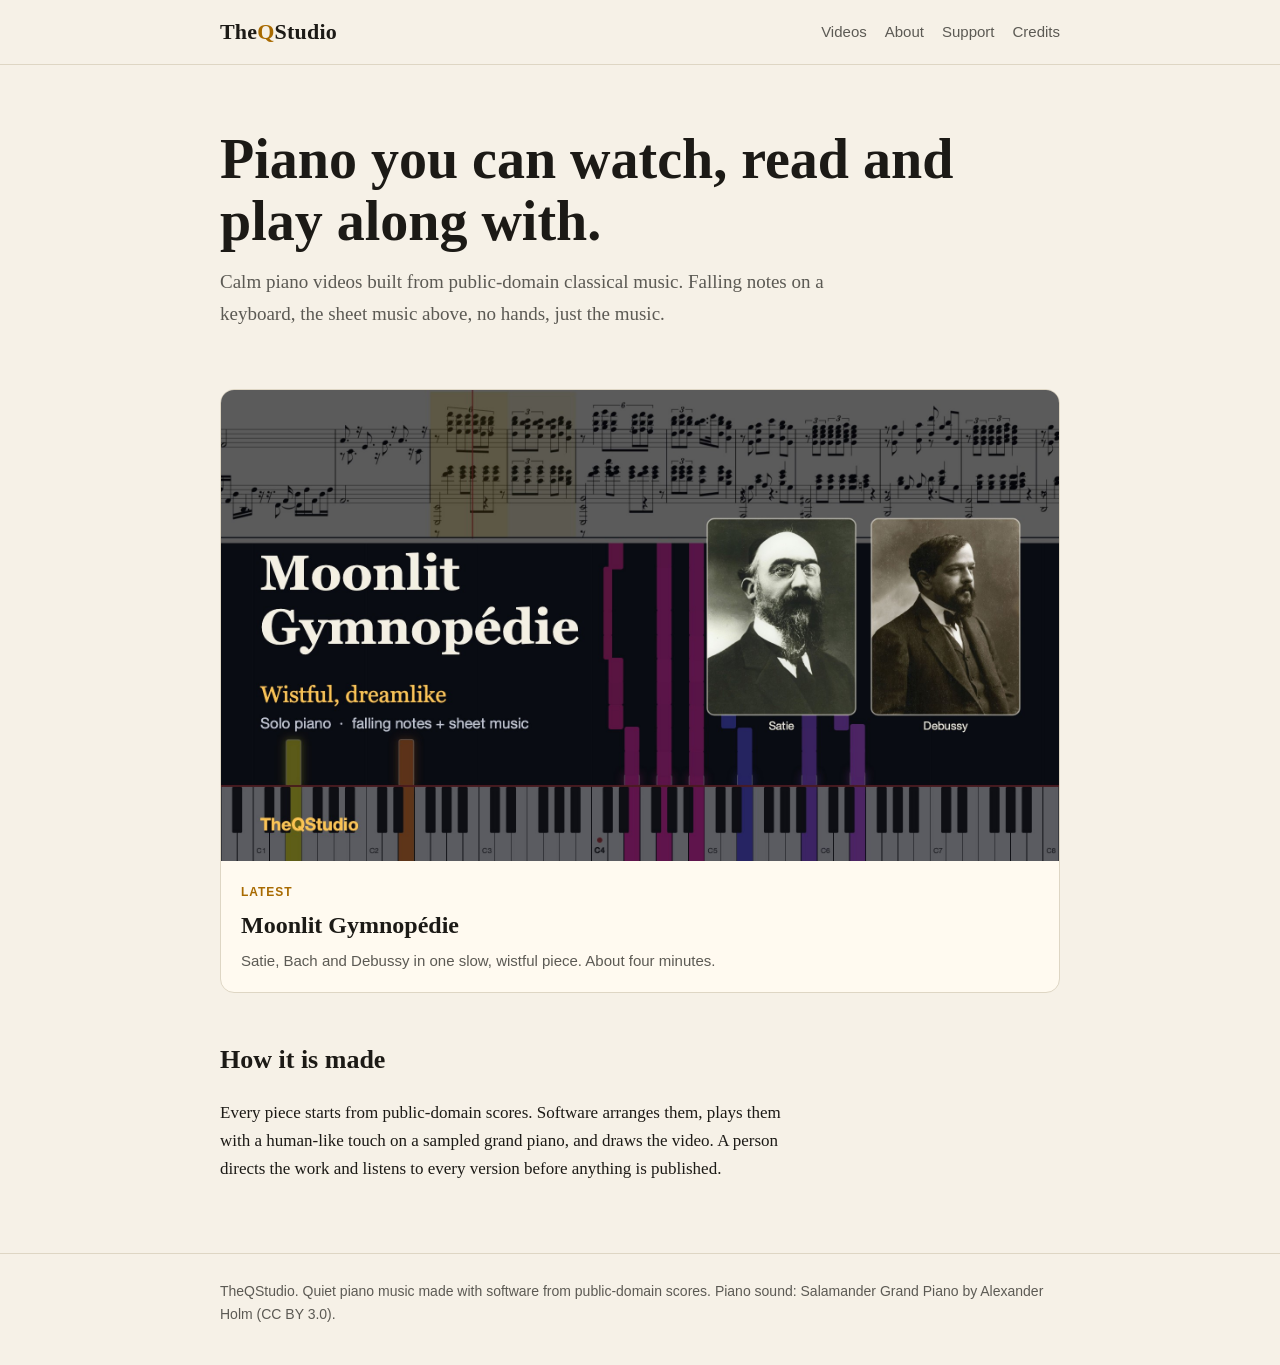
==== index.html @ 4e8011fa "Initial site" ====
<!doctype html>
<html lang="en"><head><meta charset="utf-8"><meta name="viewport" content="width=device-width,initial-scale=1">
<title>TheQStudio | Piano with falling notes and sheet music</title><meta name="description" content="Quiet piano music videos: public-domain classical pieces arranged and played by software, with falling notes and sheet music.">
<meta name="robots" content="index,follow"><meta name="referrer" content="no-referrer">
<link rel="stylesheet" href="style.css"></head><body>
<header><div class="wrap"><a class="brand" href="index.html">The<b>Q</b>Studio</a>
<nav><a href="index.html#videos">Videos</a><a href="about.html">About</a><a href="support.html">Support</a><a href="credits.html">Credits</a></nav></div></header>
<main class="wrap">
<section class="hero"><h1>Piano you can watch, read and play along with.</h1>
<p>Calm piano videos built from public-domain classical music. Falling notes on a keyboard, the sheet music above, no hands, just the music.</p></section>
<section id="videos"><a class="card" href="videos/moonlit-gymnopedie.html"><img src="assets/moonlit-gymnopedie.jpg" alt="Moonlit Gymnopédie: portraits of Satie and Debussy over falling piano notes">
<div><span class="tag">Latest</span><h2>Moonlit Gymnopédie</h2><p>Satie, Bach and Debussy in one slow, wistful piece. About four minutes.</p></div></a></section>
<h2 class="s">How it is made</h2>
<p>Every piece starts from public-domain scores. Software arranges them, plays them with a human-like touch on a sampled grand piano, and draws the video. A person directs the work and listens to every version before anything is published.</p>
</main><footer><div class="wrap">TheQStudio. Quiet piano music made with software from public-domain scores. Piano sound: Salamander Grand Piano by Alexander Holm (CC BY 3.0).</div></footer></body></html>
---- style.css ----
:root{--bg:#0b0e14;--panel:#121722;--ink:#f3eee2;--muted:#aab0c0;--gold:#ffc450;--line:#232a3a}
@media (prefers-color-scheme:light){:root{--bg:#f6f1e7;--panel:#fffaf0;--ink:#1c1a16;--muted:#5c5a54;--gold:#a86a00;--line:#ded6c4}}
*{box-sizing:border-box}html{scroll-behavior:smooth}
body{margin:0;background:var(--bg);color:var(--ink);font:17px/1.65 Georgia,"Times New Roman",serif}
a{color:var(--gold)}a:hover{text-decoration-thickness:2px}
.wrap{max-width:880px;margin:0 auto;padding:0 20px}
header{border-bottom:1px solid var(--line)}
header .wrap{display:flex;align-items:center;justify-content:space-between;gap:16px;padding-top:18px;padding-bottom:18px;flex-wrap:wrap}
.brand{font:700 22px/1 Georgia,serif;color:var(--ink);text-decoration:none;letter-spacing:.2px}.brand b{color:var(--gold)}
nav a{font:15px -apple-system,"Helvetica Neue",Arial,sans-serif;color:var(--muted);text-decoration:none;margin-left:18px}nav a:hover{color:var(--gold)}
.hero{padding:64px 0 30px}.hero h1{font-size:clamp(34px,6vw,56px);line-height:1.1;margin:0 0 14px}
.hero p{color:var(--muted);font-size:19px;max-width:640px;margin:0}
.card{display:block;background:var(--panel);border:1px solid var(--line);border-radius:14px;overflow:hidden;text-decoration:none;color:inherit;margin:30px 0}
.card img{width:100%;display:block;aspect-ratio:16/9;object-fit:cover}
.card div{padding:16px 20px 20px}.card h2{margin:0 0 4px;font-size:24px}.card p{margin:0;color:var(--muted);font:15px/1.5 -apple-system,"Helvetica Neue",Arial,sans-serif}
.tag{display:inline-block;font:600 12px/1 -apple-system,Arial,sans-serif;letter-spacing:.08em;text-transform:uppercase;color:var(--gold);margin-bottom:8px}
h2.s{font-size:26px;margin:46px 0 10px}p,li{max-width:70ch}
ul.plain{padding-left:20px}.muted{color:var(--muted)}
.chapters{font:15px/1.9 ui-monospace,Menlo,monospace;background:var(--panel);border:1px solid var(--line);border-radius:10px;padding:14px 18px;margin:12px 0}
.video{position:relative;aspect-ratio:16/9;background:var(--panel);border:1px solid var(--line);border-radius:14px;display:grid;place-items:center;text-align:center;padding:20px;color:var(--muted);font:16px -apple-system,Arial,sans-serif}
.video iframe{position:absolute;inset:0;width:100%;height:100%;border:0;border-radius:14px}
footer{border-top:1px solid var(--line);margin-top:70px;padding:26px 0 40px;color:var(--muted);font:14px/1.6 -apple-system,"Helvetica Neue",Arial,sans-serif}
.btn{display:inline-block;background:var(--gold);color:#16120a;text-decoration:none;font:700 16px -apple-system,Arial,sans-serif;padding:12px 22px;border-radius:999px}
.btn[aria-disabled=true]{opacity:.45;pointer-events:none}
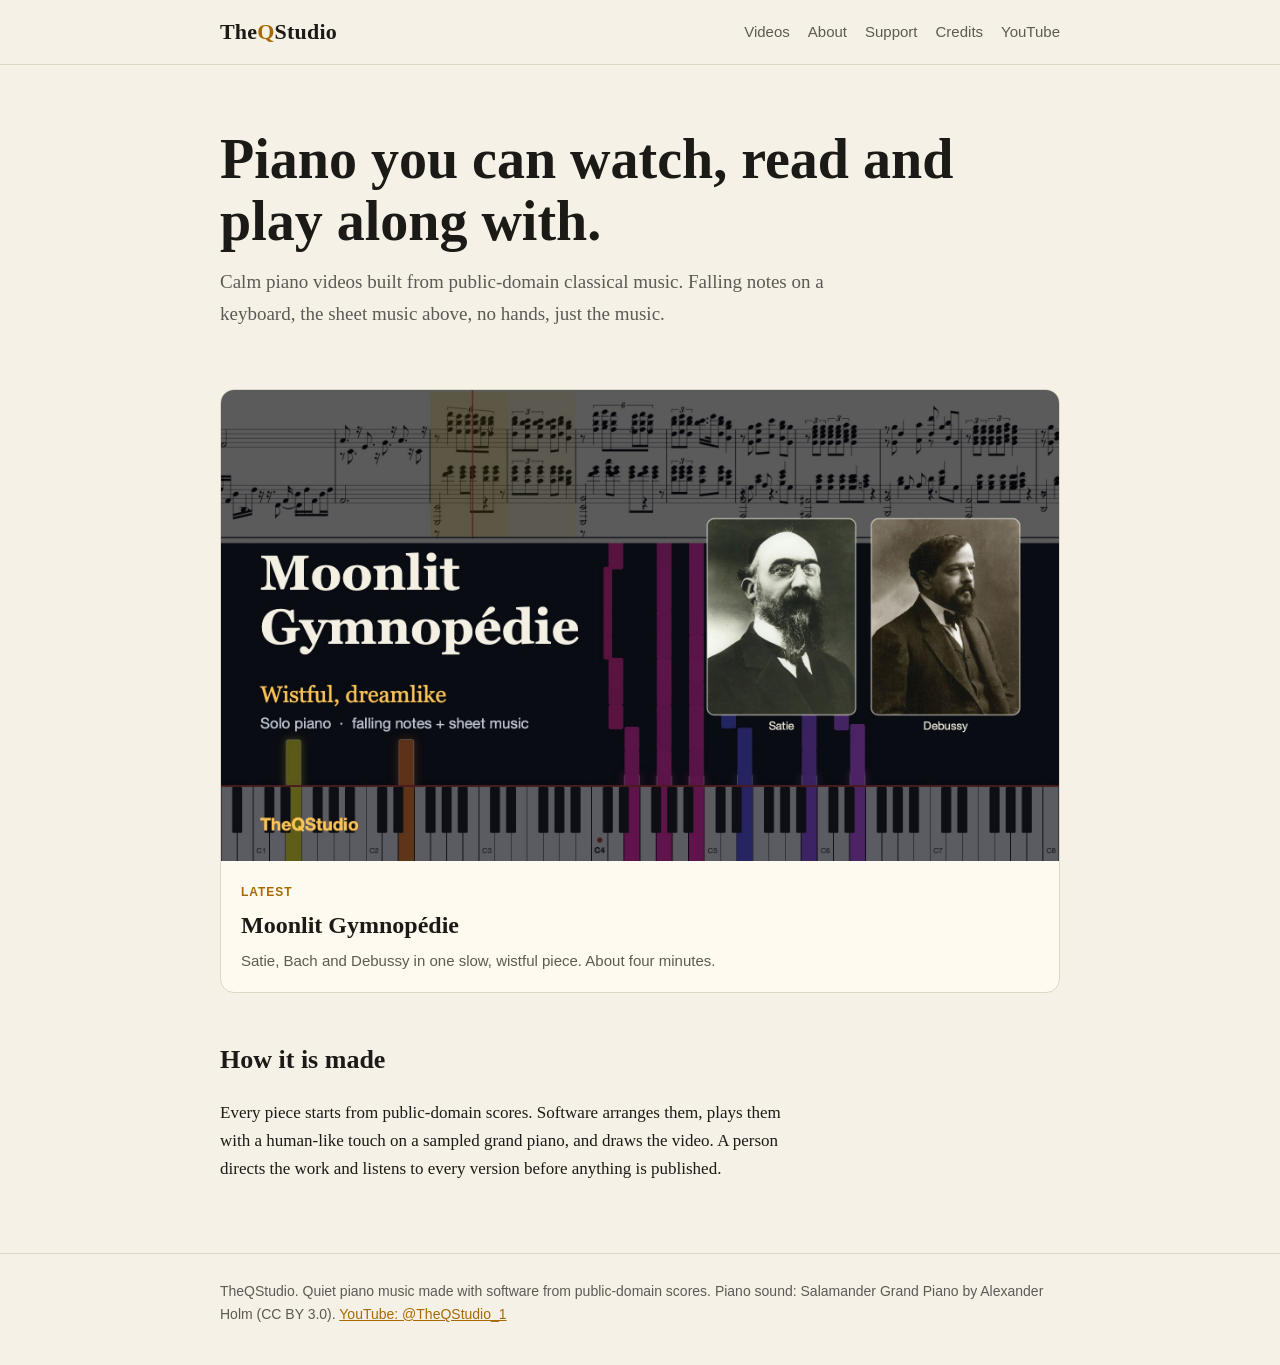
==== commit df391a14: "Add YouTube channel link" ====
--- a/index.html
+++ b/index.html
@@ -4,7 +4,7 @@
 <meta name="robots" content="index,follow"><meta name="referrer" content="no-referrer">
 <link rel="stylesheet" href="style.css"></head><body>
 <header><div class="wrap"><a class="brand" href="index.html">The<b>Q</b>Studio</a>
-<nav><a href="index.html#videos">Videos</a><a href="about.html">About</a><a href="support.html">Support</a><a href="credits.html">Credits</a></nav></div></header>
+<nav><a href="index.html#videos">Videos</a><a href="about.html">About</a><a href="support.html">Support</a><a href="credits.html">Credits</a><a href="https://www.youtube.com/@TheQStudio_1" rel="noopener">YouTube</a></nav></div></header>
 <main class="wrap">
 <section class="hero"><h1>Piano you can watch, read and play along with.</h1>
 <p>Calm piano videos built from public-domain classical music. Falling notes on a keyboard, the sheet music above, no hands, just the music.</p></section>
@@ -12,4 +12,4 @@
 <div><span class="tag">Latest</span><h2>Moonlit Gymnopédie</h2><p>Satie, Bach and Debussy in one slow, wistful piece. About four minutes.</p></div></a></section>
 <h2 class="s">How it is made</h2>
 <p>Every piece starts from public-domain scores. Software arranges them, plays them with a human-like touch on a sampled grand piano, and draws the video. A person directs the work and listens to every version before anything is published.</p>
-</main><footer><div class="wrap">TheQStudio. Quiet piano music made with software from public-domain scores. Piano sound: Salamander Grand Piano by Alexander Holm (CC BY 3.0).</div></footer></body></html>+</main><footer><div class="wrap">TheQStudio. Quiet piano music made with software from public-domain scores. Piano sound: Salamander Grand Piano by Alexander Holm (CC BY 3.0). <a href="https://www.youtube.com/@TheQStudio_1" rel="noopener">YouTube: @TheQStudio_1</a></div></footer></body></html>
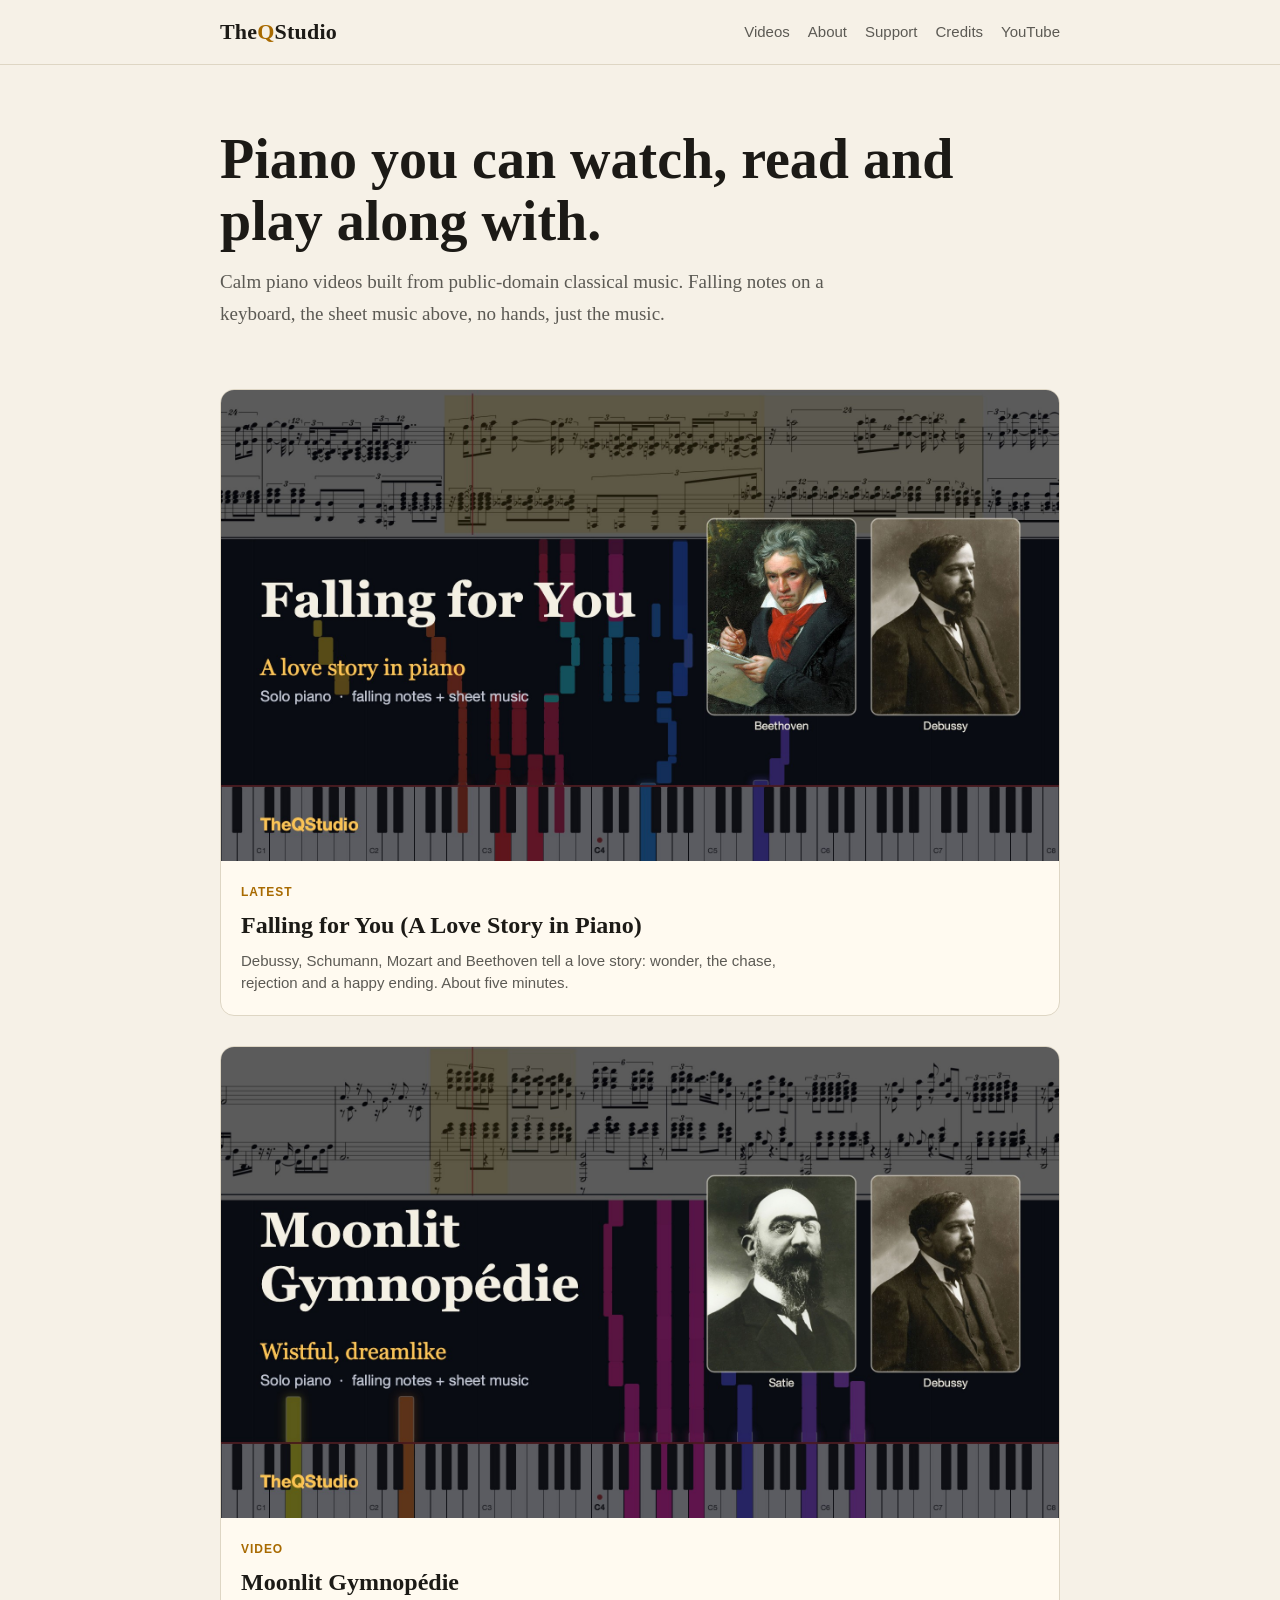
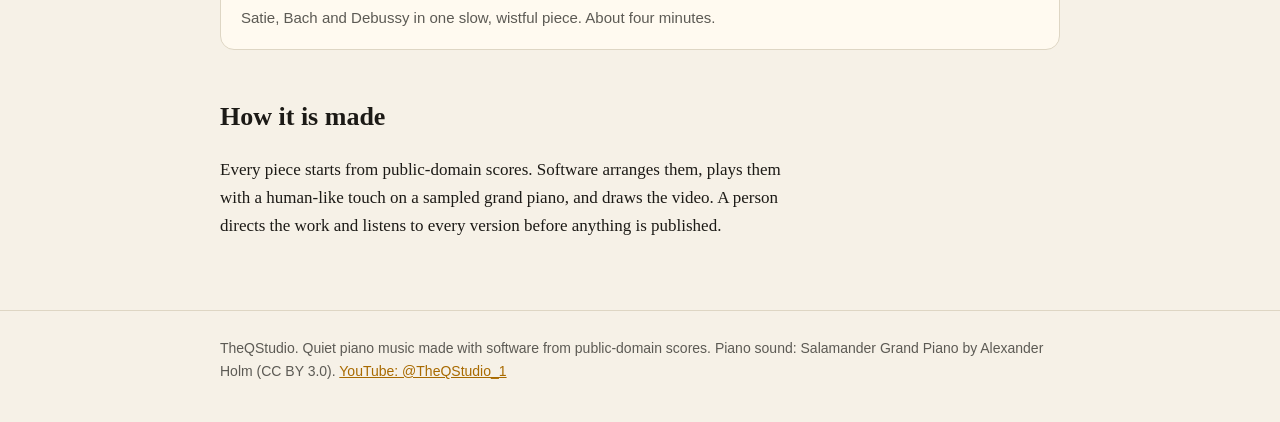
==== commit 48154567: "Add Falling for You video page" ====
--- a/index.html
+++ b/index.html
@@ -8,8 +8,10 @@
 <main class="wrap">
 <section class="hero"><h1>Piano you can watch, read and play along with.</h1>
 <p>Calm piano videos built from public-domain classical music. Falling notes on a keyboard, the sheet music above, no hands, just the music.</p></section>
-<section id="videos"><a class="card" href="videos/moonlit-gymnopedie.html"><img src="assets/moonlit-gymnopedie.jpg" alt="Moonlit Gymnopédie: portraits of Satie and Debussy over falling piano notes">
-<div><span class="tag">Latest</span><h2>Moonlit Gymnopédie</h2><p>Satie, Bach and Debussy in one slow, wistful piece. About four minutes.</p></div></a></section>
+<section id="videos"><a class="card" href="videos/falling-for-you.html"><img src="assets/falling-for-you.jpg" alt="Falling for You: a love story in piano, with falling notes over a keyboard and portraits of Beethoven and Debussy">
+<div><span class="tag">Latest</span><h2>Falling for You (A Love Story in Piano)</h2><p>Debussy, Schumann, Mozart and Beethoven tell a love story: wonder, the chase, rejection and a happy ending. About five minutes.</p></div></a>
+<a class="card" href="videos/moonlit-gymnopedie.html"><img src="assets/moonlit-gymnopedie.jpg" alt="Moonlit Gymnopédie: portraits of Satie and Debussy over falling piano notes">
+<div><span class="tag">Video</span><h2>Moonlit Gymnopédie</h2><p>Satie, Bach and Debussy in one slow, wistful piece. About four minutes.</p></div></a></section>
 <h2 class="s">How it is made</h2>
 <p>Every piece starts from public-domain scores. Software arranges them, plays them with a human-like touch on a sampled grand piano, and draws the video. A person directs the work and listens to every version before anything is published.</p>
 </main><footer><div class="wrap">TheQStudio. Quiet piano music made with software from public-domain scores. Piano sound: Salamander Grand Piano by Alexander Holm (CC BY 3.0). <a href="https://www.youtube.com/@TheQStudio_1" rel="noopener">YouTube: @TheQStudio_1</a></div></footer></body></html>
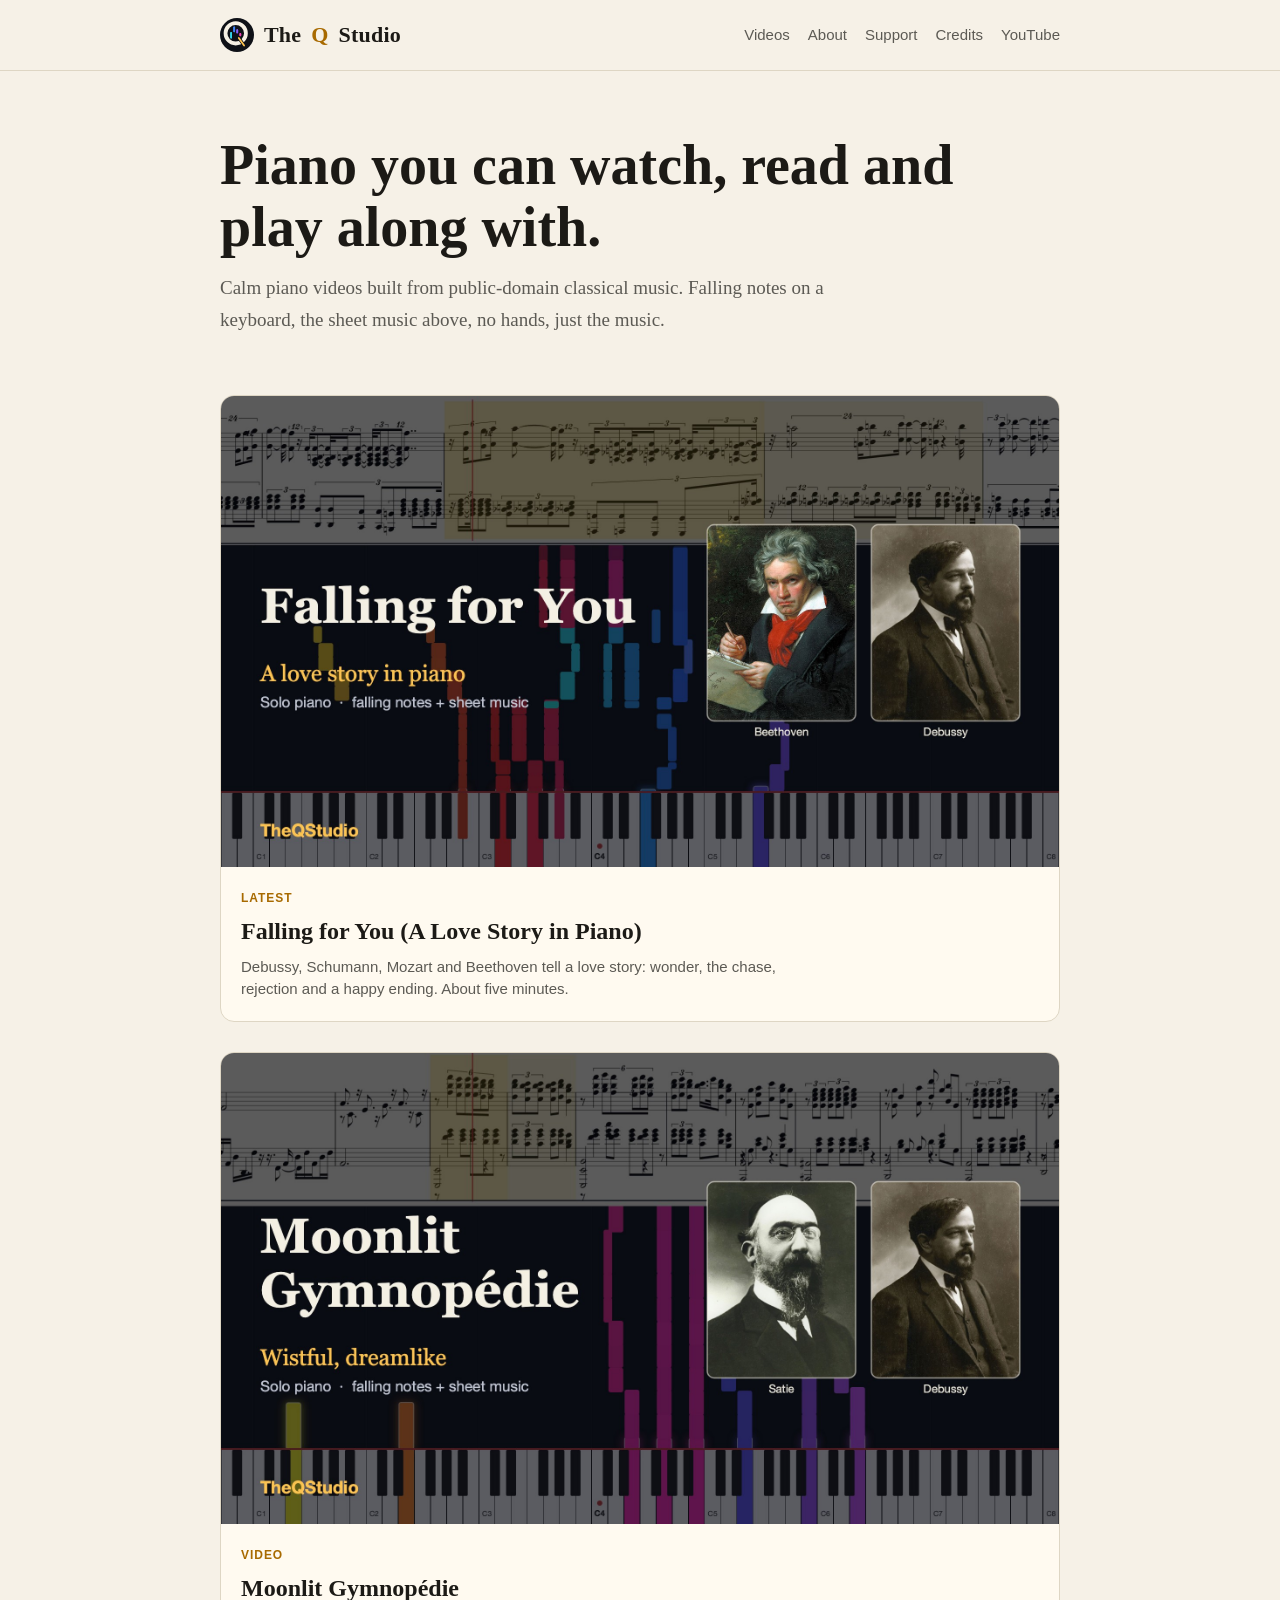
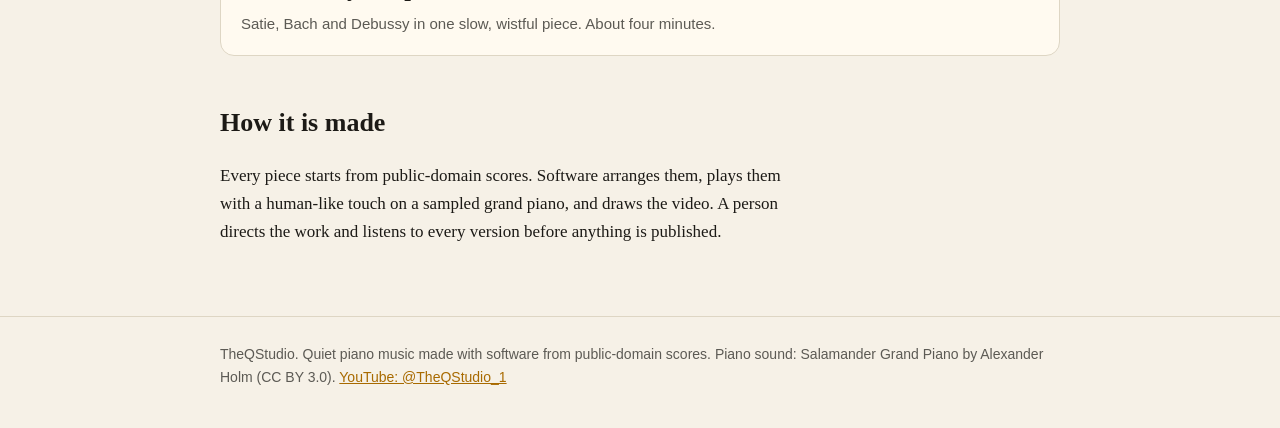
==== commit c156c955: "Add logo mark to header and favicon Co-Authored-By: Claude Sonnet 5.5 <noreply@anthropic.com>" ====
--- a/index.html
+++ b/index.html
@@ -1,9 +1,9 @@
 <!doctype html>
-<html lang="en"><head><meta charset="utf-8"><meta name="viewport" content="width=device-width,initial-scale=1">
+<html lang="en"><head><meta charset="utf-8"><meta name="viewport" content="width=device-width,initial-scale=1"><link rel="icon" type="image/svg+xml" href="assets/logo.svg"><link rel="icon" type="image/png" sizes="32x32" href="assets/favicon-32.png"><link rel="apple-touch-icon" href="assets/apple-touch-icon.png">
 <title>TheQStudio | Piano with falling notes and sheet music</title><meta name="description" content="Quiet piano music videos: public-domain classical pieces arranged and played by software, with falling notes and sheet music.">
 <meta name="robots" content="index,follow"><meta name="referrer" content="no-referrer">
 <link rel="stylesheet" href="style.css"></head><body>
-<header><div class="wrap"><a class="brand" href="index.html">The<b>Q</b>Studio</a>
+<header><div class="wrap"><a class="brand" href="index.html"><img src="assets/logo.svg" alt="" width="34" height="34">The<b>Q</b>Studio</a>
 <nav><a href="index.html#videos">Videos</a><a href="about.html">About</a><a href="support.html">Support</a><a href="credits.html">Credits</a><a href="https://www.youtube.com/@TheQStudio_1" rel="noopener">YouTube</a></nav></div></header>
 <main class="wrap">
 <section class="hero"><h1>Piano you can watch, read and play along with.</h1>
--- a/style.css
+++ b/style.css
@@ -6,7 +6,7 @@
 .wrap{max-width:880px;margin:0 auto;padding:0 20px}
 header{border-bottom:1px solid var(--line)}
 header .wrap{display:flex;align-items:center;justify-content:space-between;gap:16px;padding-top:18px;padding-bottom:18px;flex-wrap:wrap}
-.brand{font:700 22px/1 Georgia,serif;color:var(--ink);text-decoration:none;letter-spacing:.2px}.brand b{color:var(--gold)}
+.brand{display:inline-flex;align-items:center;gap:10px;font:700 22px/1 Georgia,serif;color:var(--ink);text-decoration:none;letter-spacing:.2px}.brand b{color:var(--gold)}
 nav a{font:15px -apple-system,"Helvetica Neue",Arial,sans-serif;color:var(--muted);text-decoration:none;margin-left:18px}nav a:hover{color:var(--gold)}
 .hero{padding:64px 0 30px}.hero h1{font-size:clamp(34px,6vw,56px);line-height:1.1;margin:0 0 14px}
 .hero p{color:var(--muted);font-size:19px;max-width:640px;margin:0}
@@ -22,3 +22,4 @@
 footer{border-top:1px solid var(--line);margin-top:70px;padding:26px 0 40px;color:var(--muted);font:14px/1.6 -apple-system,"Helvetica Neue",Arial,sans-serif}
 .btn{display:inline-block;background:var(--gold);color:#16120a;text-decoration:none;font:700 16px -apple-system,Arial,sans-serif;padding:12px 22px;border-radius:999px}
 .btn[aria-disabled=true]{opacity:.45;pointer-events:none}
+.brand img{border-radius:50%}
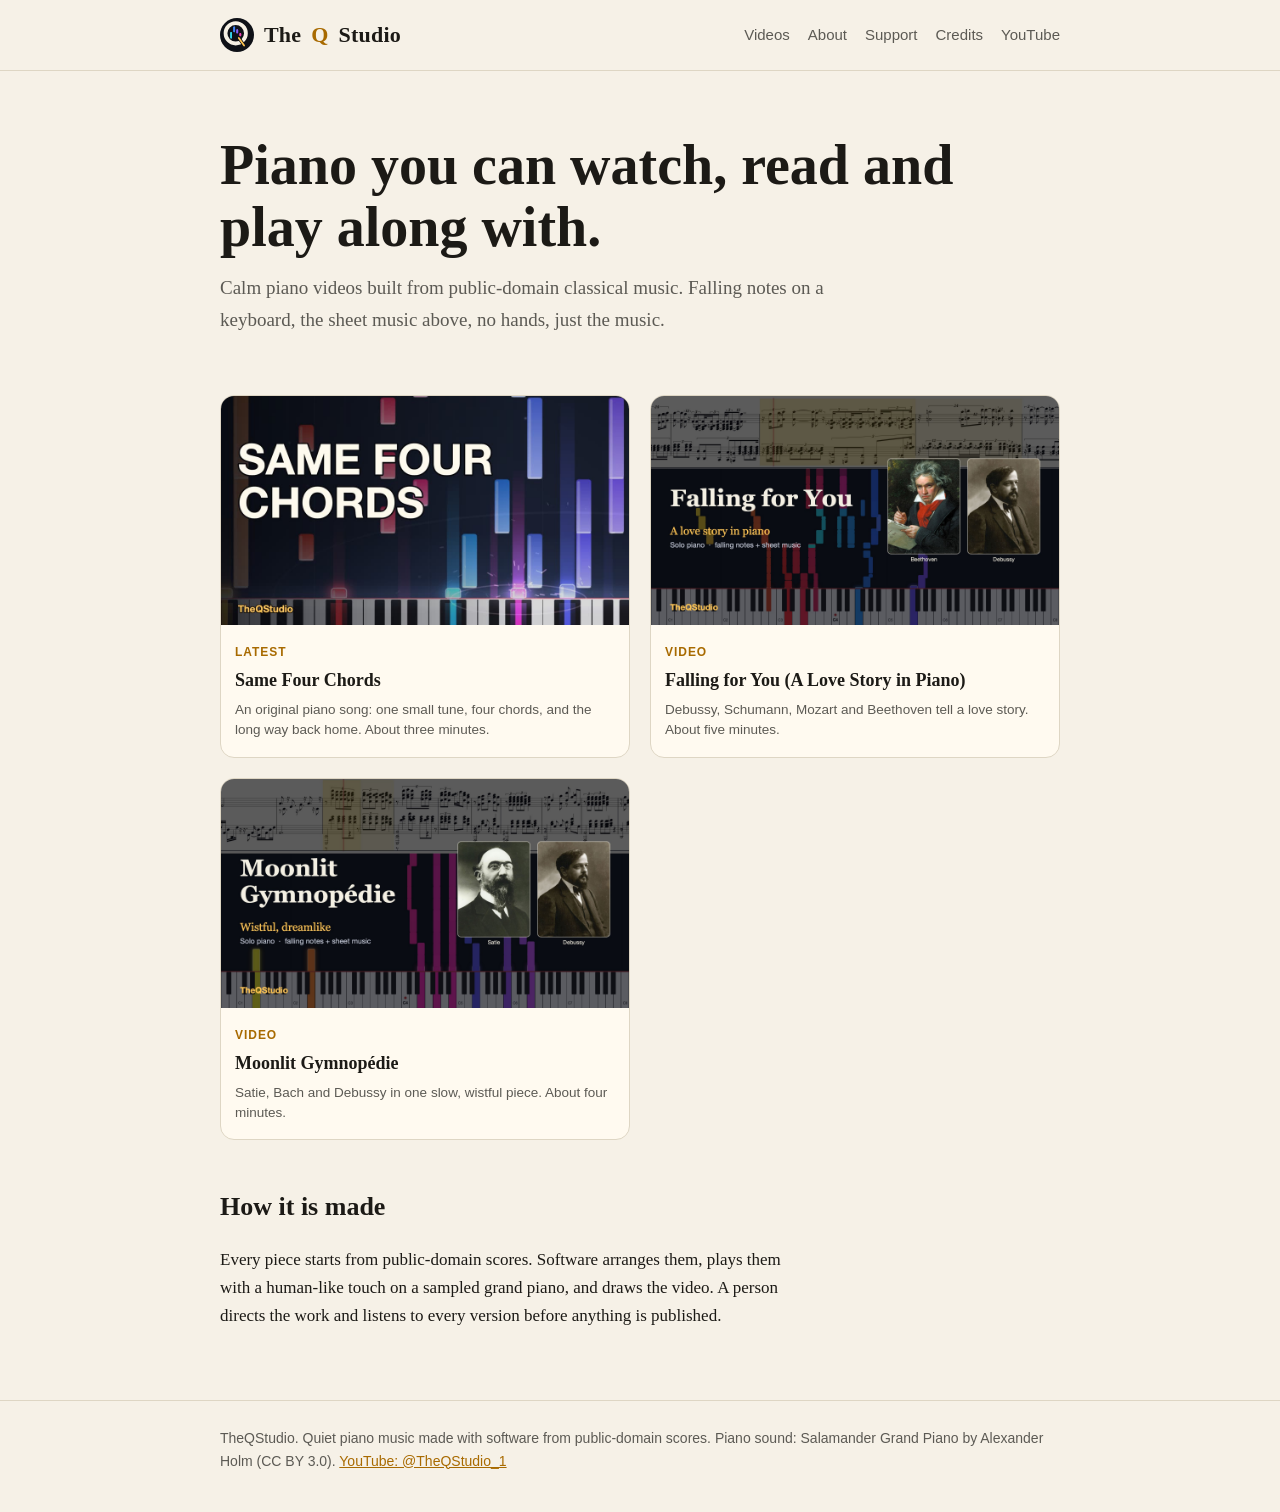
==== commit 1cad577b: "Add Same Four Chords page; two-column video grid" ====
--- a/index.html
+++ b/index.html
@@ -8,10 +8,10 @@
 <main class="wrap">
 <section class="hero"><h1>Piano you can watch, read and play along with.</h1>
 <p>Calm piano videos built from public-domain classical music. Falling notes on a keyboard, the sheet music above, no hands, just the music.</p></section>
-<section id="videos"><a class="card" href="videos/falling-for-you.html"><img src="assets/falling-for-you.jpg" alt="Falling for You: a love story in piano, with falling notes over a keyboard and portraits of Beethoven and Debussy">
-<div><span class="tag">Latest</span><h2>Falling for You (A Love Story in Piano)</h2><p>Debussy, Schumann, Mozart and Beethoven tell a love story: wonder, the chase, rejection and a happy ending. About five minutes.</p></div></a>
-<a class="card" href="videos/moonlit-gymnopedie.html"><img src="assets/moonlit-gymnopedie.jpg" alt="Moonlit Gymnopédie: portraits of Satie and Debussy over falling piano notes">
-<div><span class="tag">Video</span><h2>Moonlit Gymnopédie</h2><p>Satie, Bach and Debussy in one slow, wistful piece. About four minutes.</p></div></a></section>
+<section id="videos" class="grid"><a class="card" href="videos/same-four-chords.html"><img src="assets/same-four-chords.jpg" alt="Same Four Chords: falling piano notes over a keyboard"><div><span class="tag">Latest</span><h2>Same Four Chords</h2><p>An original piano song: one small tune, four chords, and the long way back home. About three minutes.</p></div></a>
+<a class="card" href="videos/falling-for-you.html"><img src="assets/falling-for-you.jpg" alt="Falling for You: falling notes over a keyboard with portraits of Beethoven and Debussy"><div><span class="tag">Video</span><h2>Falling for You (A Love Story in Piano)</h2><p>Debussy, Schumann, Mozart and Beethoven tell a love story. About five minutes.</p></div></a>
+<a class="card" href="videos/moonlit-gymnopedie.html"><img src="assets/moonlit-gymnopedie.jpg" alt="Moonlit Gymnopédie: portraits of Satie and Debussy over falling piano notes"><div><span class="tag">Video</span><h2>Moonlit Gymnopédie</h2><p>Satie, Bach and Debussy in one slow, wistful piece. About four minutes.</p></div></a>
+</section>
 <h2 class="s">How it is made</h2>
 <p>Every piece starts from public-domain scores. Software arranges them, plays them with a human-like touch on a sampled grand piano, and draws the video. A person directs the work and listens to every version before anything is published.</p>
 </main><footer><div class="wrap">TheQStudio. Quiet piano music made with software from public-domain scores. Piano sound: Salamander Grand Piano by Alexander Holm (CC BY 3.0). <a href="https://www.youtube.com/@TheQStudio_1" rel="noopener">YouTube: @TheQStudio_1</a></div></footer></body></html>
--- a/style.css
+++ b/style.css
@@ -23,3 +23,6 @@
 .btn{display:inline-block;background:var(--gold);color:#16120a;text-decoration:none;font:700 16px -apple-system,Arial,sans-serif;padding:12px 22px;border-radius:999px}
 .btn[aria-disabled=true]{opacity:.45;pointer-events:none}
 .brand img{border-radius:50%}
+
+.grid{display:grid;grid-template-columns:repeat(2,1fr);gap:20px;margin:30px 0}.grid .card{margin:0}.grid .card h2{font-size:18px}.grid .card p{font-size:13.5px}.grid .card div{padding:12px 14px 16px}
+@media(max-width:520px){.grid{grid-template-columns:1fr}}
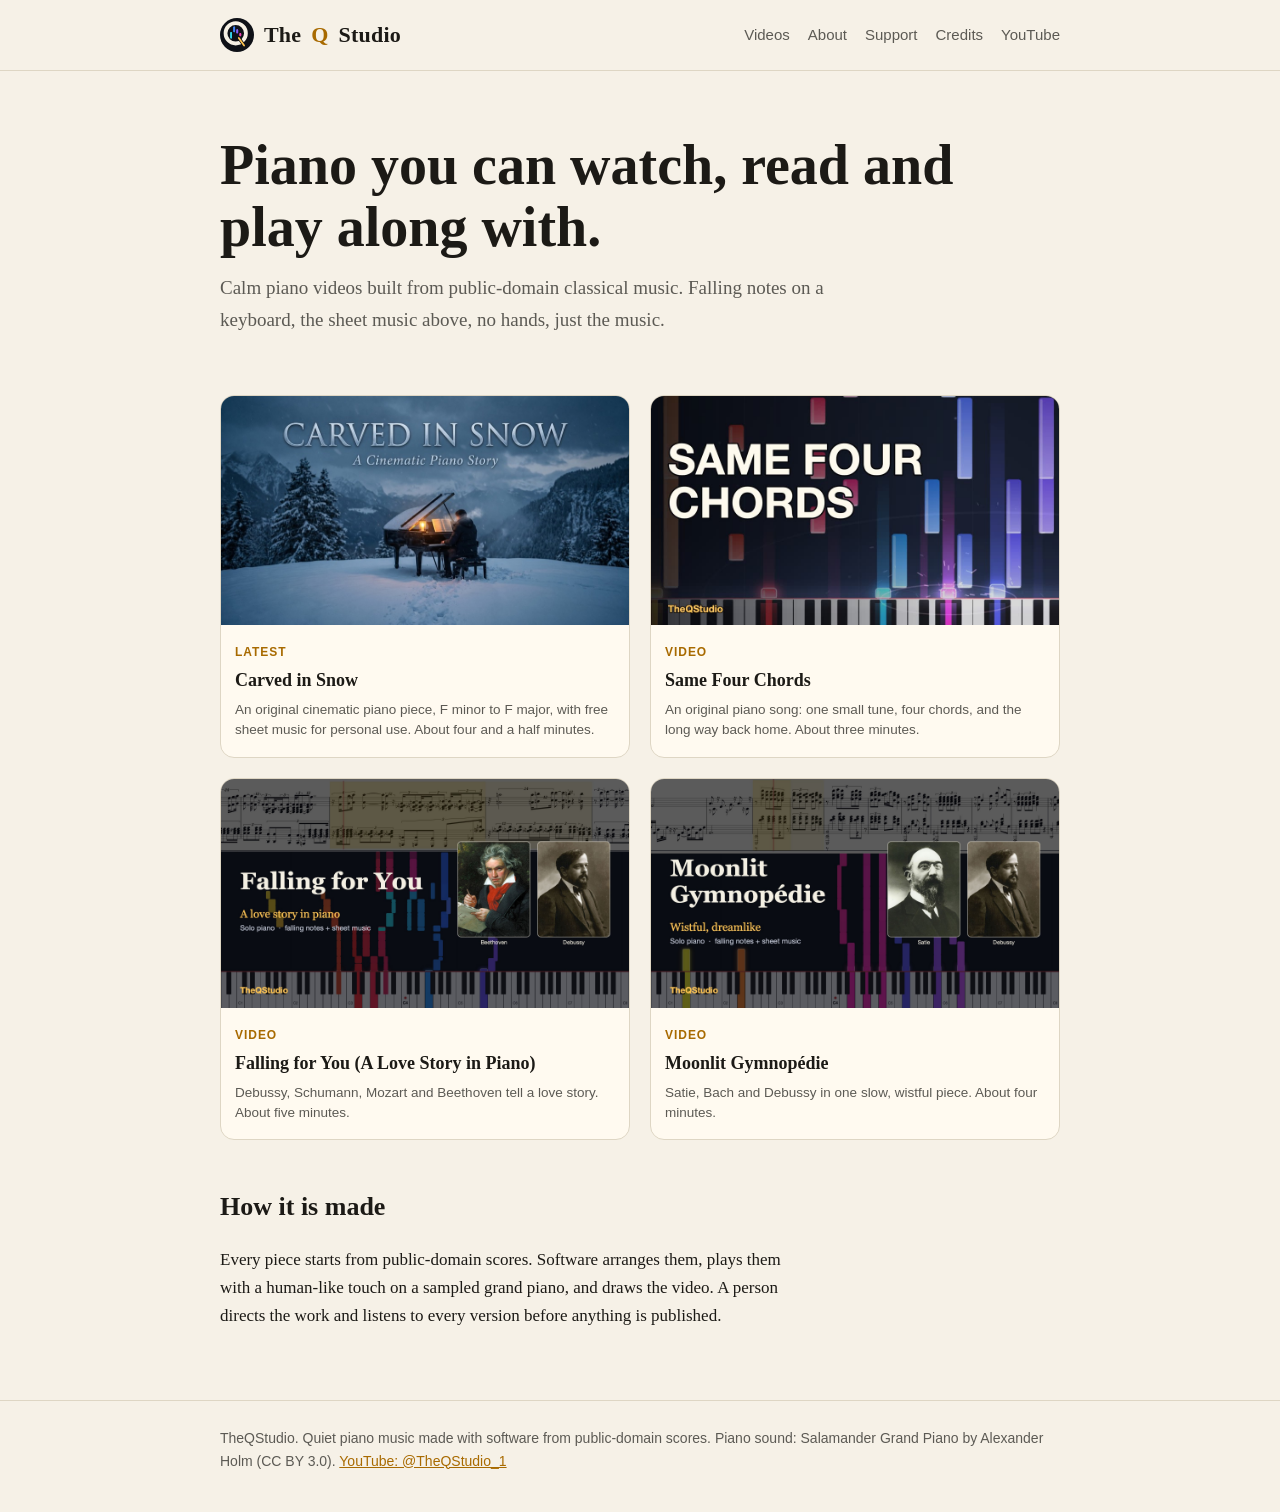
==== commit 89a8c6a1: "Add Carved in Snow page, personal-use sheet music PDF and MIDI Co-Authored-By: Claude Sonnet 5.5 <no" ====
--- a/index.html
+++ b/index.html
@@ -8,7 +8,7 @@
 <main class="wrap">
 <section class="hero"><h1>Piano you can watch, read and play along with.</h1>
 <p>Calm piano videos built from public-domain classical music. Falling notes on a keyboard, the sheet music above, no hands, just the music.</p></section>
-<section id="videos" class="grid"><a class="card" href="videos/same-four-chords.html"><img src="assets/same-four-chords.jpg" alt="Same Four Chords: falling piano notes over a keyboard"><div><span class="tag">Latest</span><h2>Same Four Chords</h2><p>An original piano song: one small tune, four chords, and the long way back home. About three minutes.</p></div></a>
+<section id="videos" class="grid"><a class="card" href="videos/carved-in-snow.html"><img src="assets/carved-in-snow.jpg" alt="A piano in a snowy mountain valley at dusk"><div><span class="tag">Latest</span><h2>Carved in Snow</h2><p>An original cinematic piano piece, F minor to F major, with free sheet music for personal use. About four and a half minutes.</p></div></a><a class="card" href="videos/same-four-chords.html"><img src="assets/same-four-chords.jpg" alt="Same Four Chords: falling piano notes over a keyboard"><div><span class="tag">Video</span><h2>Same Four Chords</h2><p>An original piano song: one small tune, four chords, and the long way back home. About three minutes.</p></div></a>
 <a class="card" href="videos/falling-for-you.html"><img src="assets/falling-for-you.jpg" alt="Falling for You: falling notes over a keyboard with portraits of Beethoven and Debussy"><div><span class="tag">Video</span><h2>Falling for You (A Love Story in Piano)</h2><p>Debussy, Schumann, Mozart and Beethoven tell a love story. About five minutes.</p></div></a>
 <a class="card" href="videos/moonlit-gymnopedie.html"><img src="assets/moonlit-gymnopedie.jpg" alt="Moonlit Gymnopédie: portraits of Satie and Debussy over falling piano notes"><div><span class="tag">Video</span><h2>Moonlit Gymnopédie</h2><p>Satie, Bach and Debussy in one slow, wistful piece. About four minutes.</p></div></a>
 </section>
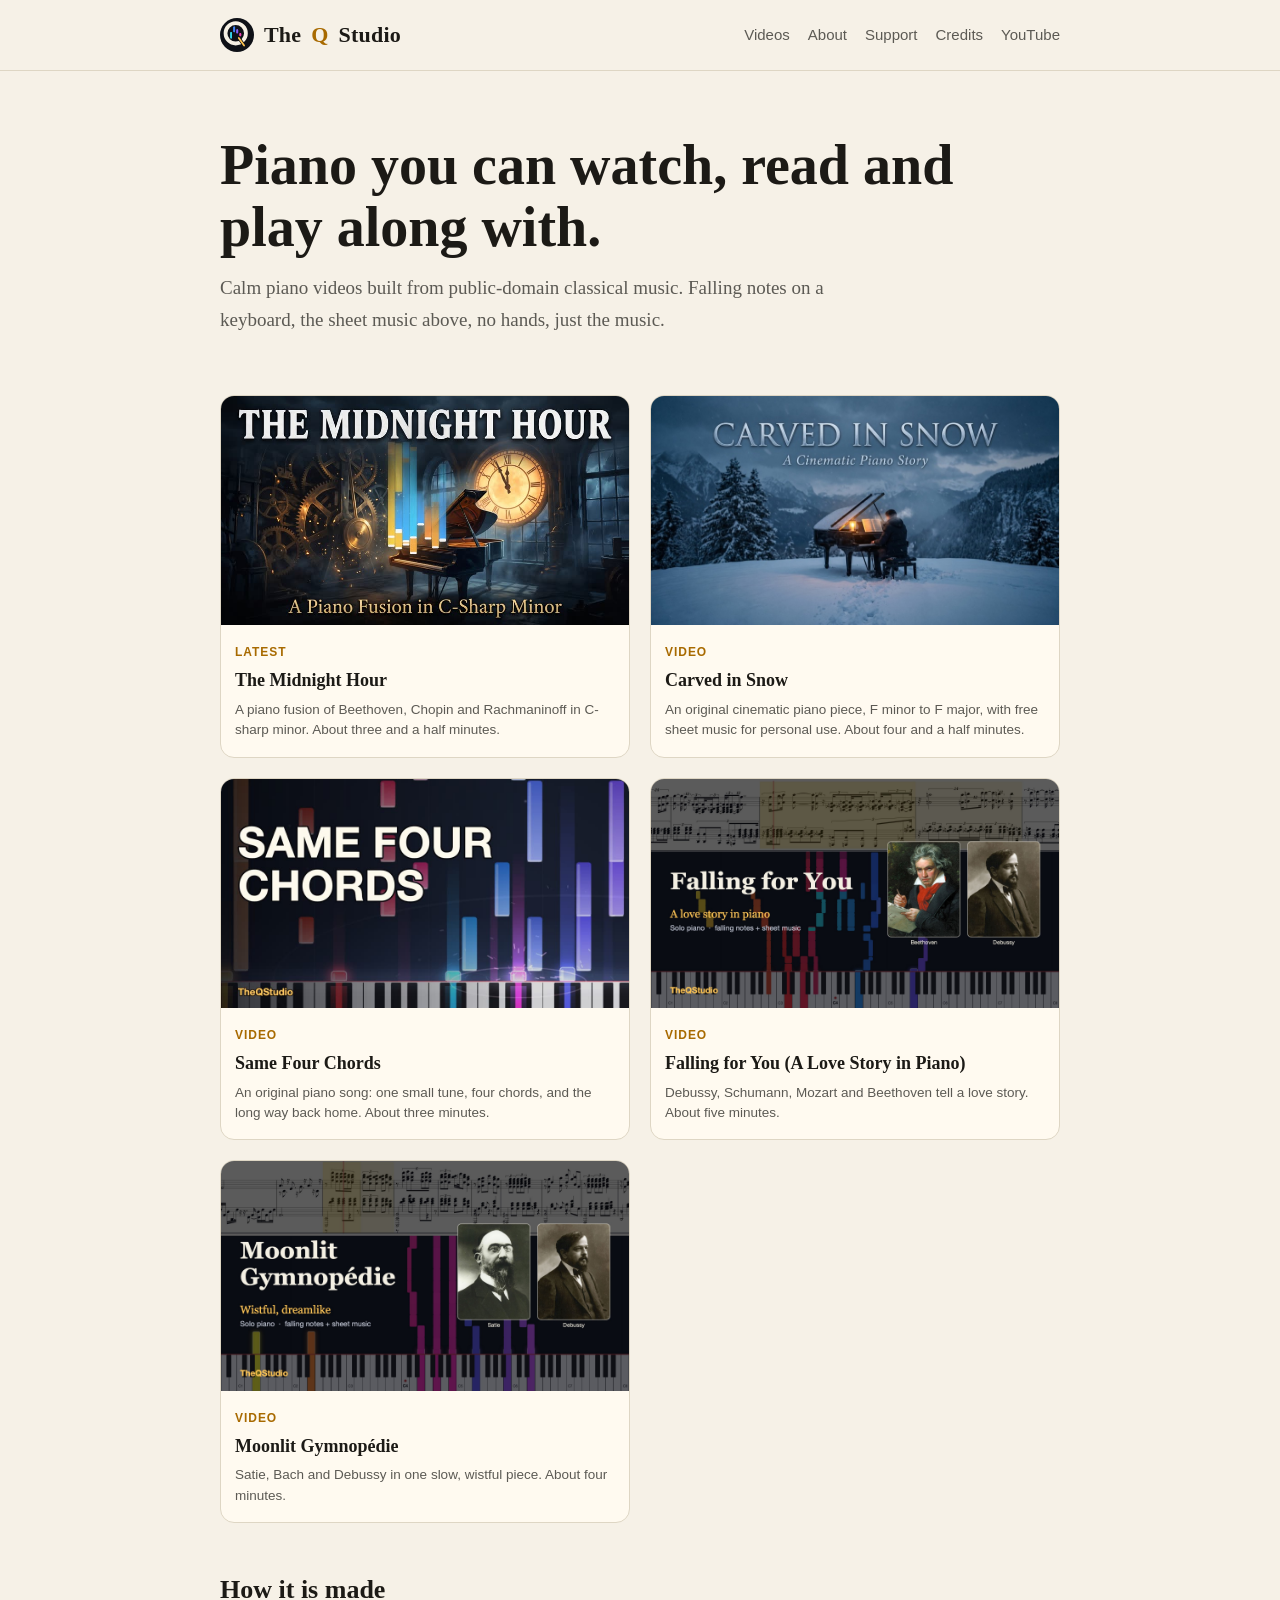
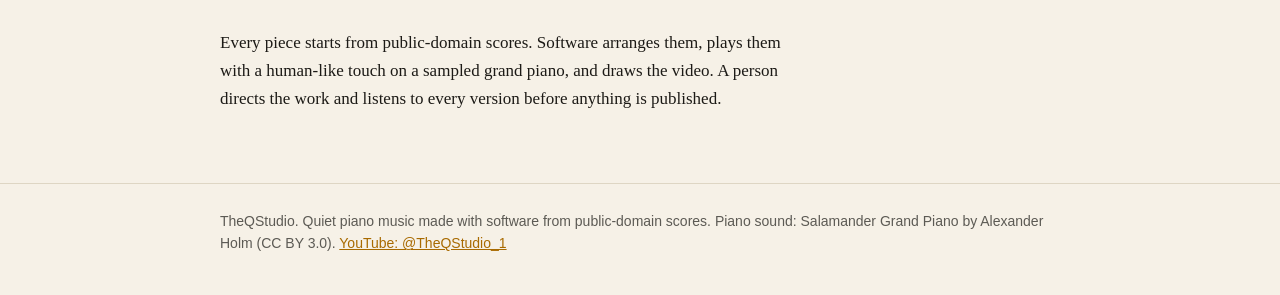
==== commit 63471402: "Add The Midnight Hour page" ====
--- a/index.html
+++ b/index.html
@@ -8,7 +8,7 @@
 <main class="wrap">
 <section class="hero"><h1>Piano you can watch, read and play along with.</h1>
 <p>Calm piano videos built from public-domain classical music. Falling notes on a keyboard, the sheet music above, no hands, just the music.</p></section>
-<section id="videos" class="grid"><a class="card" href="videos/carved-in-snow.html"><img src="assets/carved-in-snow.jpg" alt="A piano in a snowy mountain valley at dusk"><div><span class="tag">Latest</span><h2>Carved in Snow</h2><p>An original cinematic piano piece, F minor to F major, with free sheet music for personal use. About four and a half minutes.</p></div></a><a class="card" href="videos/same-four-chords.html"><img src="assets/same-four-chords.jpg" alt="Same Four Chords: falling piano notes over a keyboard"><div><span class="tag">Video</span><h2>Same Four Chords</h2><p>An original piano song: one small tune, four chords, and the long way back home. About three minutes.</p></div></a>
+<section id="videos" class="grid"><a class="card" href="videos/midnight-hour.html"><img src="assets/midnight-hour.jpg" alt="A clock tower and a piano"><div><span class="tag">Latest</span><h2>The Midnight Hour</h2><p>A piano fusion of Beethoven, Chopin and Rachmaninoff in C-sharp minor. About three and a half minutes.</p></div></a><a class="card" href="videos/carved-in-snow.html"><img src="assets/carved-in-snow.jpg" alt="A piano in a snowy mountain valley at dusk"><div><span class="tag">Video</span><h2>Carved in Snow</h2><p>An original cinematic piano piece, F minor to F major, with free sheet music for personal use. About four and a half minutes.</p></div></a><a class="card" href="videos/same-four-chords.html"><img src="assets/same-four-chords.jpg" alt="Same Four Chords: falling piano notes over a keyboard"><div><span class="tag">Video</span><h2>Same Four Chords</h2><p>An original piano song: one small tune, four chords, and the long way back home. About three minutes.</p></div></a>
 <a class="card" href="videos/falling-for-you.html"><img src="assets/falling-for-you.jpg" alt="Falling for You: falling notes over a keyboard with portraits of Beethoven and Debussy"><div><span class="tag">Video</span><h2>Falling for You (A Love Story in Piano)</h2><p>Debussy, Schumann, Mozart and Beethoven tell a love story. About five minutes.</p></div></a>
 <a class="card" href="videos/moonlit-gymnopedie.html"><img src="assets/moonlit-gymnopedie.jpg" alt="Moonlit Gymnopédie: portraits of Satie and Debussy over falling piano notes"><div><span class="tag">Video</span><h2>Moonlit Gymnopédie</h2><p>Satie, Bach and Debussy in one slow, wistful piece. About four minutes.</p></div></a>
 </section>
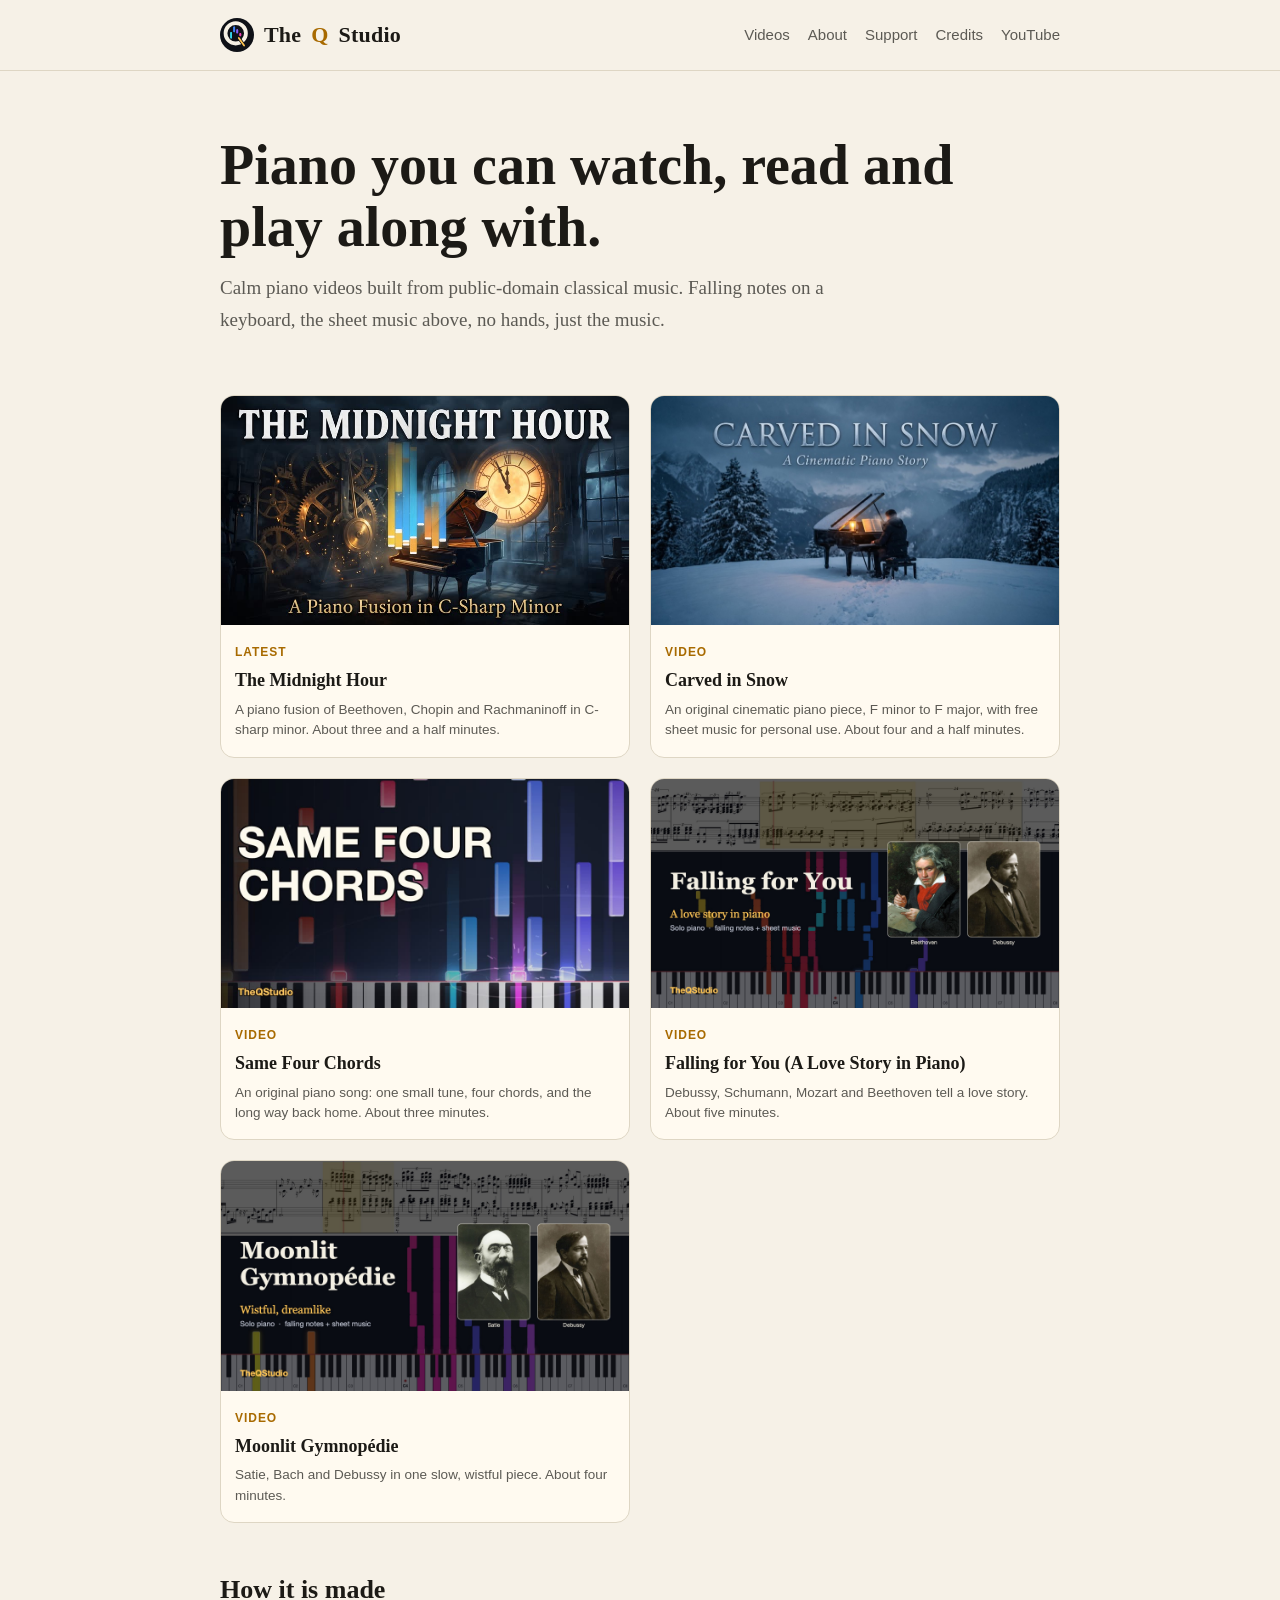
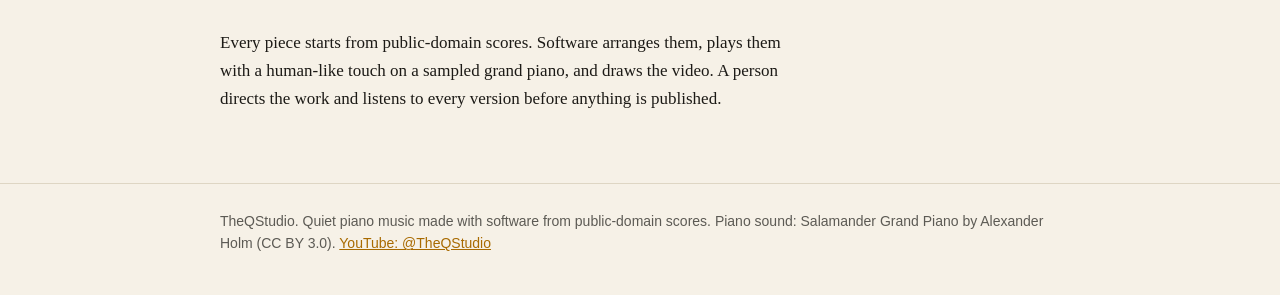
==== commit aea1fefc: "Update YouTube handle to @TheQStudio" ====
--- a/index.html
+++ b/index.html
@@ -4,7 +4,7 @@
 <meta name="robots" content="index,follow"><meta name="referrer" content="no-referrer">
 <link rel="stylesheet" href="style.css"></head><body>
 <header><div class="wrap"><a class="brand" href="index.html"><img src="assets/logo.svg" alt="" width="34" height="34">The<b>Q</b>Studio</a>
-<nav><a href="index.html#videos">Videos</a><a href="about.html">About</a><a href="support.html">Support</a><a href="credits.html">Credits</a><a href="https://www.youtube.com/@TheQStudio_1" rel="noopener">YouTube</a></nav></div></header>
+<nav><a href="index.html#videos">Videos</a><a href="about.html">About</a><a href="support.html">Support</a><a href="credits.html">Credits</a><a href="https://www.youtube.com/@TheQStudio" rel="noopener">YouTube</a></nav></div></header>
 <main class="wrap">
 <section class="hero"><h1>Piano you can watch, read and play along with.</h1>
 <p>Calm piano videos built from public-domain classical music. Falling notes on a keyboard, the sheet music above, no hands, just the music.</p></section>
@@ -14,4 +14,4 @@
 </section>
 <h2 class="s">How it is made</h2>
 <p>Every piece starts from public-domain scores. Software arranges them, plays them with a human-like touch on a sampled grand piano, and draws the video. A person directs the work and listens to every version before anything is published.</p>
-</main><footer><div class="wrap">TheQStudio. Quiet piano music made with software from public-domain scores. Piano sound: Salamander Grand Piano by Alexander Holm (CC BY 3.0). <a href="https://www.youtube.com/@TheQStudio_1" rel="noopener">YouTube: @TheQStudio_1</a></div></footer></body></html>+</main><footer><div class="wrap">TheQStudio. Quiet piano music made with software from public-domain scores. Piano sound: Salamander Grand Piano by Alexander Holm (CC BY 3.0). <a href="https://www.youtube.com/@TheQStudio" rel="noopener">YouTube: @TheQStudio</a></div></footer></body></html>
